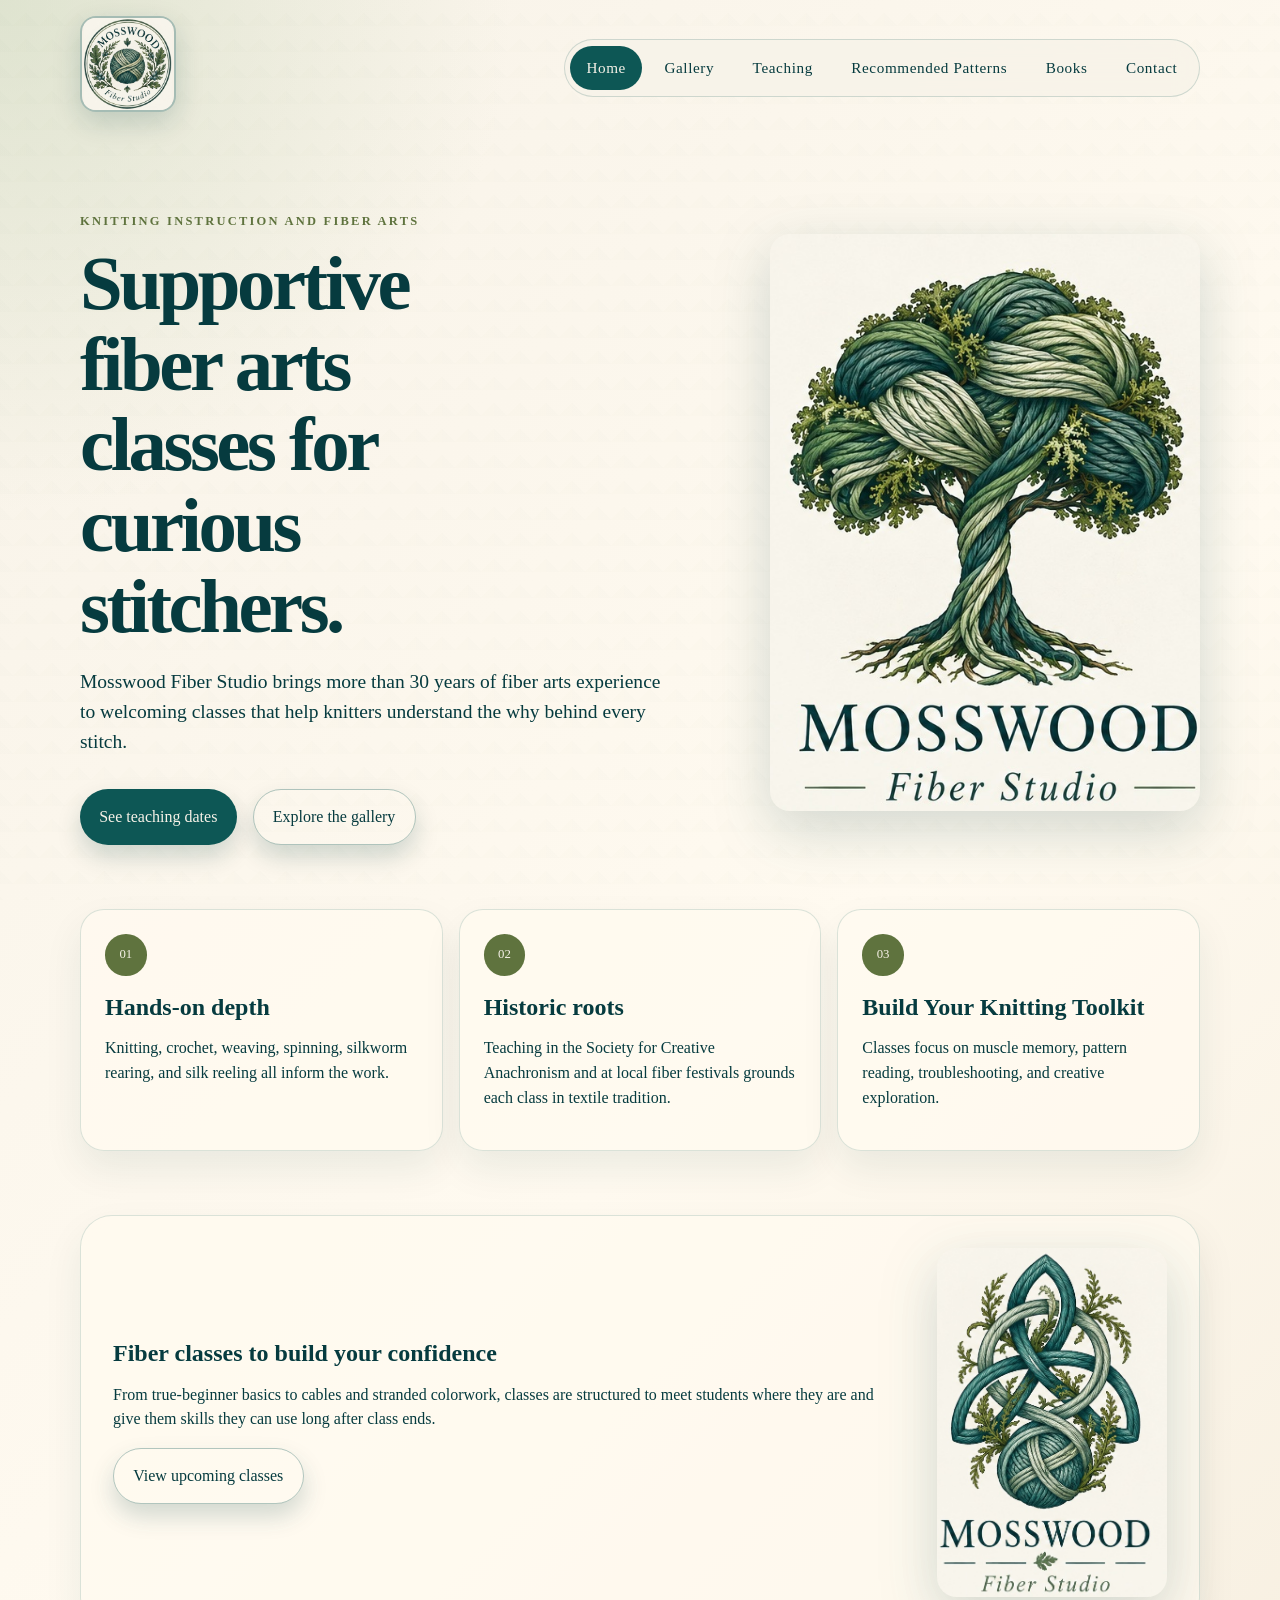
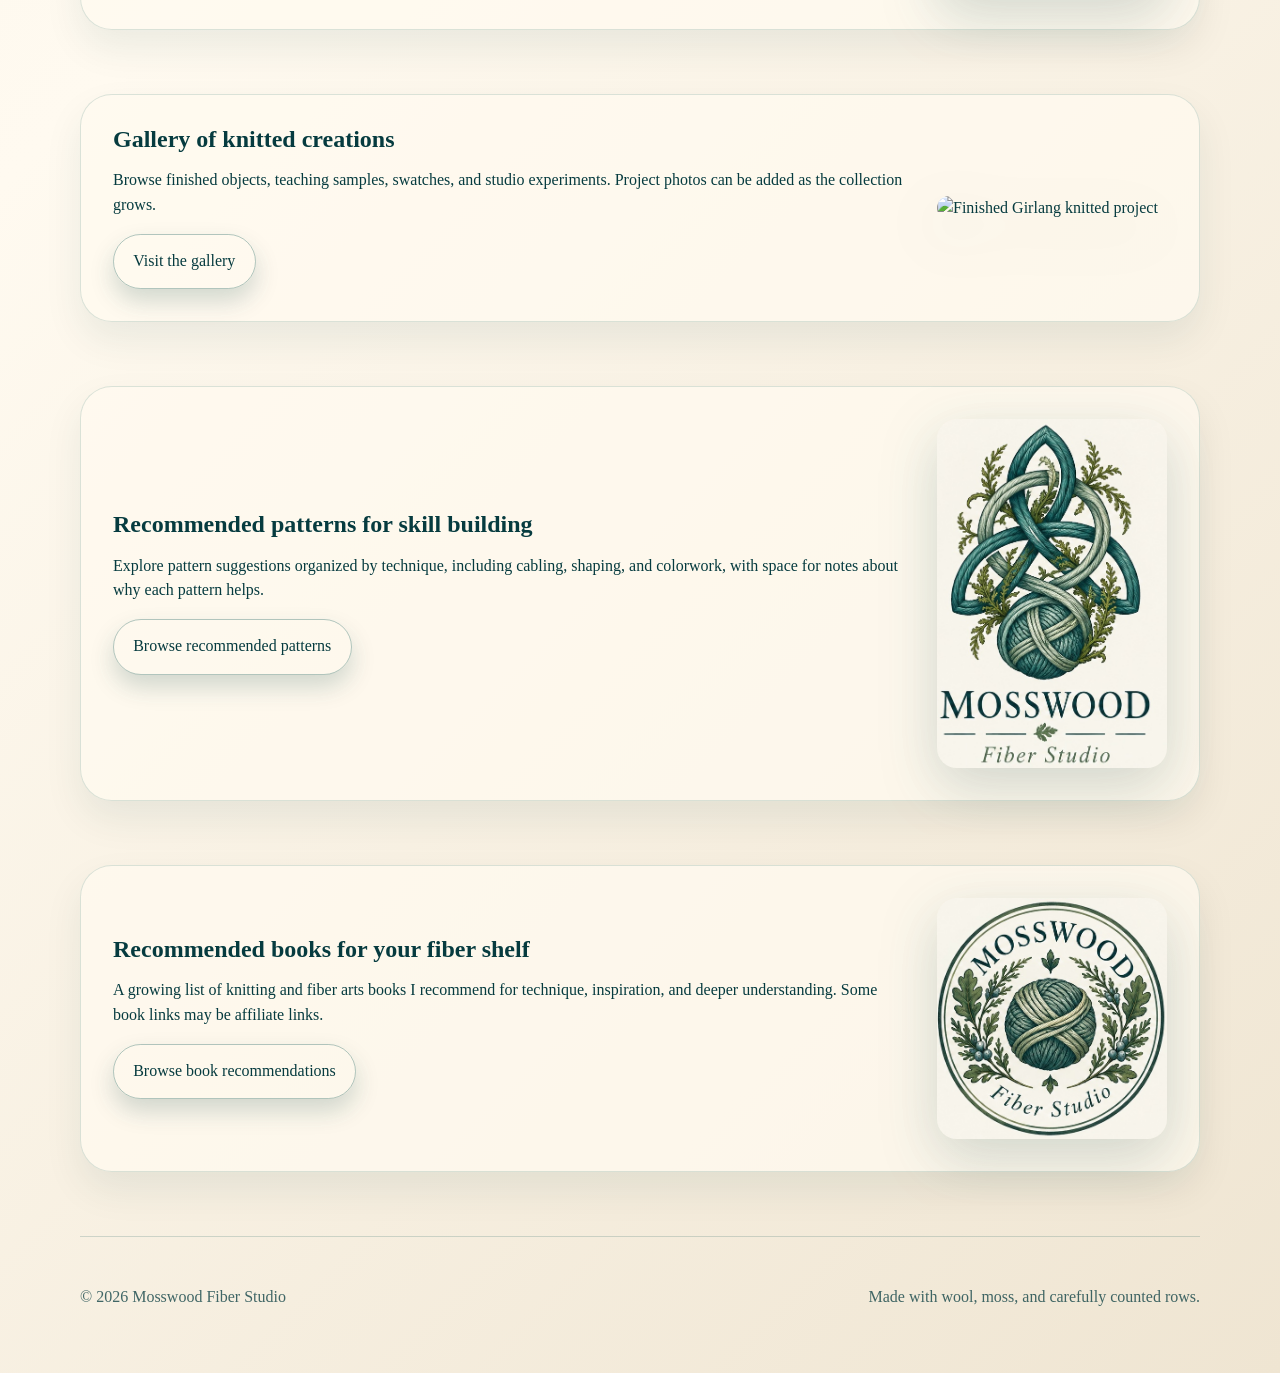
==== index.html @ 61875d59 "First draft" ====
<!doctype html>
<html lang="en">
  <head>
    <meta charset="utf-8">
    <meta name="viewport" content="width=device-width, initial-scale=1">
    <title>Mosswood Fiber Studio</title>
    <meta name="description" content="Mosswood Fiber Studio: knitting instruction and fiber arts rooted in 30 years of hands-on textile practice.">
    <link rel="stylesheet" href="assets/styles.css">
  </head>
  <body>
    <header class="site-header">
      <a class="brand" href="index.html" aria-label="Mosswood Fiber Studio home">
        <img src="assets/images/mosswood-round-logo.jpg" alt="Mosswood Fiber Studio round yarn logo">
      </a>
      <button class="nav-toggle" aria-label="Navigation" onclick="document.body.classList.toggle('nav-open')">Menu</button>
      <nav class="site-nav" aria-label="Main navigation">
        <a href="index.html" aria-current="page">Home</a>
        <a href="gallery.html">Gallery</a>
        <a href="teaching.html">Teaching</a>
        <a href="recommended-patterns.html">Recommended Patterns</a>
        <a href="books.html">Books</a>
        <a href="contact.html">Contact</a>
      </nav>
    </header>

    <main>
      <section class="hero">
        <div class="hero-copy">
          <p class="eyebrow">Knitting instruction and fiber arts</p>
          <h1>Supportive fiber arts classes for curious stitchers.</h1>
          <p>
            Mosswood Fiber Studio brings more than 30 years of fiber arts experience to
            welcoming classes that help knitters understand the why behind every stitch.
          </p>
          <div class="hero-actions">
            <a class="button" href="teaching.html">See teaching dates</a>
            <a class="button secondary" href="gallery.html">Explore the gallery</a>
          </div>
        </div>
        <div class="hero-art">
          <img src="assets/images/mosswood-tree-logo.jpg" alt="Yarn tree Mosswood logo">
        </div>
      </section>

      <section class="intro-grid" aria-label="Studio values">
        <article>
          <span class="stitch-mark">01</span>
          <h2>Hands-on depth</h2>
          <p>Knitting, crochet, weaving, spinning, silkworm rearing, and silk reeling all inform the work.</p>
        </article>
        <article>
          <span class="stitch-mark">02</span>
          <h2>Historic roots</h2>
          <p>Teaching in the Society for Creative Anachronism and at local fiber festivals grounds each class in textile tradition.</p>
        </article>
        <article>
          <span class="stitch-mark">03</span>
          <h2>Build Your Knitting Toolkit</h2>
          <p>Classes focus on muscle memory, pattern reading, troubleshooting, and creative exploration.</p>
        </article>
      </section>

      <section class="feature-band">
        <div>
          <h2>Fiber classes to build your confidence</h2>
          <p>
            From true-beginner basics to cables and stranded colorwork, classes are structured
            to meet students where they are and give them skills they can use long after class ends.
          </p>
          <a class="button secondary" href="teaching.html">View upcoming classes</a>
        </div>
        <img src="assets/images/mosswood-knot-logo.jpg" alt="Yarn knot Mosswood logo">
      </section>

      <section class="feature-band stacked-feature">
        <div>
          <h2>Gallery of knitted creations</h2>
          <p>
            Browse finished objects, teaching samples, swatches, and studio experiments.
            Project photos can be added as the collection grows.
          </p>
          <a class="button secondary" href="gallery.html">Visit the gallery</a>
        </div>
        <img src="assets/images/gallery/Girlang-finished.jpg" alt="Finished Girlang knitted project">
      </section>

      <section class="feature-band stacked-feature">
        <div>
          <h2>Recommended patterns for skill building</h2>
          <p>
            Explore pattern suggestions organized by technique, including cabling,
            shaping, and colorwork, with space for notes about why each pattern helps.
          </p>
          <a class="button secondary" href="recommended-patterns.html">Browse recommended patterns</a>
        </div>
        <img src="assets/images/mosswood-knot-logo.jpg" alt="Yarn knot Mosswood logo">
      </section>

      <section class="feature-band stacked-feature book-feature">
        <div>
          <h2>Recommended books for your fiber shelf</h2>
          <p>
            A growing list of knitting and fiber arts books I recommend for technique,
            inspiration, and deeper understanding. Some book links may be affiliate links.
          </p>
          <a class="button secondary" href="books.html">Browse book recommendations</a>
        </div>
        <img src="assets/images/mosswood-round-logo.jpg" alt="Mosswood Fiber Studio round logo">
      </section>
    </main>

    <footer class="site-footer">
      <p>&copy; <span id="year"></span> Mosswood Fiber Studio</p>
      <p>Made with wool, moss, and carefully counted rows.</p>
    </footer>
    <script>document.getElementById('year').textContent = new Date().getFullYear()</script>
  </body>
</html>
---- assets/styles.css ----
:root {
  --ink: #063b3f;
  --deep-teal: #0d5755;
  --moss: #5f733e;
  --lichen: #cad7bb;
  --sage: #879b72;
  --cream: #f7f2e8;
  --warm-wool: #efe5d2;
  --shadow: rgba(6, 59, 63, 0.18);
  --max-width: 1120px;
}

* { box-sizing: border-box; }

body {
  margin: 0;
  color: var(--ink);
  background:
    radial-gradient(circle at top left, rgba(202, 215, 187, 0.55), transparent 32rem),
    linear-gradient(135deg, var(--cream), #fffaf0 42%, var(--warm-wool));
  font-family: Georgia, "Times New Roman", serif;
  line-height: 1.55;
}

body::before {
  content: "";
  position: fixed;
  inset: 0;
  pointer-events: none;
  opacity: 0.22;
  background-image:
    linear-gradient(45deg, rgba(13, 87, 85, 0.05) 25%, transparent 25%),
    linear-gradient(-45deg, rgba(95, 115, 62, 0.05) 25%, transparent 25%);
  background-size: 26px 26px;
  z-index: -1;
}

a { color: var(--deep-teal); }

.site-header {
  width: min(var(--max-width), calc(100% - 2rem));
  margin: 0 auto;
  padding: 1rem 0;
  display: flex;
  align-items: center;
  justify-content: space-between;
  gap: 1rem;
}

.brand img {
  width: 96px;
  height: 96px;
  object-fit: contain;
  border-radius: 1rem;
  border: 2px solid rgba(13, 87, 85, 0.35);
  background: var(--cream);
  box-shadow: 0 10px 28px var(--shadow);
}

.site-nav {
  display: flex;
  gap: 0.4rem;
  padding: 0.35rem;
  border: 1px solid rgba(13, 87, 85, 0.18);
  border-radius: 999px;
  background: rgba(247, 242, 232, 0.78);
  backdrop-filter: blur(12px);
}

.site-nav a {
  text-decoration: none;
  color: var(--ink);
  padding: 0.65rem 1rem;
  border-radius: 999px;
  font-size: 0.95rem;
  letter-spacing: 0.04em;
}

.site-nav a:hover,
.site-nav a[aria-current="page"] {
  background: var(--deep-teal);
  color: var(--cream);
}

.nav-toggle { display: none; }

.hero,
.page-shell {
  width: min(var(--max-width), calc(100% - 2rem));
  margin: 0 auto;
}

.hero {
  min-height: 72vh;
  display: grid;
  grid-template-columns: 1fr minmax(280px, 430px);
  gap: 3rem;
  align-items: center;
  padding: 4rem 0;
}

.eyebrow {
  text-transform: uppercase;
  letter-spacing: 0.18em;
  font-size: 0.78rem;
  color: var(--moss);
  font-weight: 700;
}

h1,
h2 {
  line-height: 1.05;
  margin: 0;
}

h1 {
  font-size: clamp(2.6rem, 6vw, 5.25rem);
  max-width: 12ch;
  letter-spacing: -0.045em;
}

.hero-copy p:not(.eyebrow),
.page-hero p {
  font-size: 1.22rem;
  max-width: 60ch;
}

.hero-actions {
  display: flex;
  gap: 1rem;
  flex-wrap: wrap;
  margin-top: 2rem;
}

.button {
  display: inline-flex;
  align-items: center;
  justify-content: center;
  padding: 0.9rem 1.2rem;
  border-radius: 999px;
  color: var(--cream);
  background: var(--deep-teal);
  text-decoration: none;
  box-shadow: 0 12px 24px var(--shadow);
}

.button.secondary {
  color: var(--ink);
  background: transparent;
  border: 1px solid rgba(13, 87, 85, 0.32);
}

.hero-art {
  position: relative;
  display: grid;
  place-items: center;
}

.hero-art::before {
  content: "";
  position: absolute;
  width: 78%;
  aspect-ratio: 1;
  border-radius: 50%;
  background: radial-gradient(circle, rgba(202, 215, 187, 0.8), transparent 70%);
}

.hero-art img,
.feature-band img,
.teaching-hero img {
  position: relative;
  max-width: 100%;
  border-radius: 1.25rem;
  object-fit: contain;
  filter: drop-shadow(0 18px 28px var(--shadow));
}

.intro-grid {
  width: min(var(--max-width), calc(100% - 2rem));
  margin: 0 auto 4rem;
  display: grid;
  grid-template-columns: repeat(3, 1fr);
  gap: 1rem;
}

.intro-grid article,
.gallery-card,
.event-card,
.feature-band {
  background: rgba(255, 250, 240, 0.76);
  border: 1px solid rgba(13, 87, 85, 0.15);
  box-shadow: 0 18px 38px rgba(6, 59, 63, 0.08);
}

.stacked-feature {
  margin-top: -2rem;
}

.intro-grid article {
  padding: 1.5rem;
  border-radius: 1.5rem;
}

.stitch-mark {
  display: inline-grid;
  place-items: center;
  width: 2.6rem;
  height: 2.6rem;
  margin-bottom: 1.2rem;
  border-radius: 50%;
  color: var(--cream);
  background: var(--moss);
  font-size: 0.8rem;
}

.feature-band {
  width: min(var(--max-width), calc(100% - 2rem));
  margin: 0 auto 4rem;
  display: grid;
  grid-template-columns: 1fr 230px;
  gap: 2rem;
  align-items: center;
  padding: 2rem;
  border-radius: 2rem;
}

.page-hero {
  padding: 4rem 0 2rem;
}

.page-hero.compact h1 { max-width: 12ch; }

.teaching-hero {
  display: grid;
  grid-template-columns: 1fr 210px;
  gap: 2rem;
  align-items: center;
}

.gallery-grid {
  display: grid;
  grid-template-columns: repeat(3, 1fr);
  gap: 1rem;
  padding-bottom: 4rem;
}

.project-gallery {
  display: grid;
  grid-template-columns: minmax(0, 1fr) 280px;
  gap: 1.25rem;
  margin-bottom: 3rem;
  padding-bottom: 3rem;
  border-bottom: 1px solid rgba(13, 87, 85, 0.16);
}

.project-header {
  grid-column: 1 / -1;
}

.project-header h2 {
  font-size: clamp(2rem, 5vw, 4rem);
}

.project-images {
  display: grid;
  grid-template-columns: repeat(3, 1fr);
  gap: 0.85rem;
  align-items: start;
}

.project-photo {
  margin: 0;
  overflow: hidden;
  border-radius: 1rem;
  background: rgba(255, 250, 240, 0.76);
  border: 1px solid rgba(13, 87, 85, 0.15);
  box-shadow: 0 12px 26px rgba(6, 59, 63, 0.09);
}

.project-photo.featured {
  grid-column: span 2;
}

.project-photo img {
  width: 100%;
  height: 260px;
  object-fit: cover;
  display: block;
}

.project-photo.featured img {
  height: 420px;
}

.project-photo figcaption {
  padding: 0.65rem 0.8rem;
  color: var(--moss);
  font-style: italic;
}

.skills-note {
  align-self: start;
  padding: 1.25rem;
  border-radius: 1.25rem;
  background: rgba(202, 215, 187, 0.28);
  border: 1px solid rgba(13, 87, 85, 0.16);
}

.skills-note h3 {
  margin-top: 0;
}

.gallery-card,
.event-card {
  border-radius: 1.6rem;
  padding: 1rem;
}

.gallery-card h2,
.event-card h2 { margin-top: 1rem; }

.placeholder-swatch {
  min-height: 230px;
  border-radius: 1.1rem;
  border: 1px solid rgba(13, 87, 85, 0.12);
  background-color: var(--lichen);
}

.placeholder-swatch.cable {
  background:
    radial-gradient(ellipse at 20% 50%, rgba(13,87,85,.24), transparent 34%),
    repeating-linear-gradient(90deg, var(--deep-teal), var(--deep-teal) 12px, var(--sage) 12px, var(--sage) 22px, var(--cream) 22px, var(--cream) 31px);
}

.placeholder-swatch.rib {
  background: repeating-linear-gradient(90deg, var(--ink) 0 9px, var(--deep-teal) 9px 18px, var(--lichen) 18px 27px);
}

.placeholder-swatch.lace {
  background:
    radial-gradient(circle at 24px 24px, var(--cream) 0 6px, transparent 7px),
    radial-gradient(circle at 48px 48px, rgba(6,59,63,.22) 0 5px, transparent 6px),
    var(--sage);
  background-size: 72px 72px;
}

.placeholder-swatch.garter {
  background: repeating-linear-gradient(0deg, var(--warm-wool), var(--warm-wool) 8px, var(--lichen) 8px, var(--lichen) 15px);
}

.placeholder-swatch.colorwork {
  background:
    conic-gradient(from 45deg, var(--deep-teal) 0 25%, var(--moss) 0 50%, var(--cream) 0 75%, var(--sage) 0);
  background-size: 42px 42px;
}

.add-card img {
  width: 100%;
  max-height: 230px;
  object-fit: cover;
  border-radius: 1.1rem;
}

.events-list {
  display: grid;
  gap: 1rem;
  padding-bottom: 4rem;
}

.pattern-section {
  padding-bottom: 2.5rem;
}

.section-heading {
  max-width: 760px;
  margin-bottom: 1rem;
}

.section-heading h2 {
  font-size: clamp(2rem, 4vw, 3.25rem);
}

.pattern-list {
  display: grid;
  grid-template-columns: repeat(2, 1fr);
  gap: 1rem;
}

.pattern-card {
  display: grid;
  grid-template-columns: 150px 1fr;
  gap: 1rem;
  align-items: start;
  padding: 1.5rem;
  border-radius: 1.5rem;
  background: rgba(255, 250, 240, 0.76);
  border: 1px solid rgba(13, 87, 85, 0.15);
  box-shadow: 0 18px 38px rgba(6, 59, 63, 0.08);
}

.book-list {
  display: grid;
  gap: 1rem;
  padding-bottom: 4rem;
}

.book-card {
  display: grid;
  grid-template-columns: 130px 1fr;
  gap: 1rem;
  padding: 1.5rem;
  border-radius: 1.5rem;
  background: rgba(255, 250, 240, 0.76);
  border: 1px solid rgba(13, 87, 85, 0.15);
  box-shadow: 0 18px 38px rgba(6, 59, 63, 0.08);
}

.book-card h2 {
  margin-top: 0;
}

.book-cover-placeholder {
  min-height: 170px;
  display: grid;
  place-items: center;
  border-radius: 0.6rem;
  color: rgba(6, 59, 63, 0.62);
  background: linear-gradient(135deg, var(--deep-teal), var(--moss));
  border: 4px solid var(--warm-wool);
  box-shadow: inset 0 0 0 1px rgba(255,255,255,.35);
  color: var(--cream);
  font-style: italic;
}

.affiliate-note {
  padding: 1rem;
  border-left: 4px solid var(--moss);
  background: rgba(202, 215, 187, 0.32);
  font-size: 1rem !important;
}

.contact-layout {
  display: grid;
  grid-template-columns: minmax(280px, 0.9fr) 1.1fr;
  gap: 1.25rem;
  padding-bottom: 4rem;
}

.contact-form,
.bio-card {
  padding: 1.5rem;
  border-radius: 1.5rem;
  background: rgba(255, 250, 240, 0.78);
  border: 1px solid rgba(13, 87, 85, 0.15);
  box-shadow: 0 18px 38px rgba(6, 59, 63, 0.08);
}

.contact-form {
  display: grid;
  gap: 0.75rem;
}

.contact-card h2 {
  margin-top: 0;
}

.contact-email {
  padding: 1rem;
  border-radius: 1rem;
  background: rgba(202, 215, 187, 0.36);
  border: 1px solid rgba(13, 87, 85, 0.16);
  font-size: clamp(1.2rem, 3vw, 1.8rem);
  letter-spacing: 0.03em;
}

.contact-email span {
  color: var(--moss);
  font-style: italic;
}

.contact-form label {
  font-weight: 700;
  color: var(--ink);
}

.contact-form input,
.contact-form select,
.contact-form textarea {
  width: 100%;
  padding: 0.85rem 0.9rem;
  border: 1px solid rgba(13, 87, 85, 0.28);
  border-radius: 0.8rem;
  background: rgba(255,255,255,0.72);
  color: var(--ink);
  font: inherit;
}

.contact-form textarea {
  resize: vertical;
}

.ravelry-id {
  margin-top: 1.25rem;
  padding-top: 1rem;
  border-top: 1px solid rgba(13, 87, 85, 0.16);
}

.pattern-card h3 {
  margin: 0;
  font-size: 1.35rem;
}

.pattern-photo-placeholder {
  min-height: 150px;
  display: grid;
  place-items: center;
  border-radius: 1rem;
  color: rgba(6, 59, 63, 0.62);
  background:
    repeating-linear-gradient(45deg, rgba(13, 87, 85, 0.12) 0 10px, rgba(202, 215, 187, 0.5) 10px 20px),
    var(--warm-wool);
  border: 1px dashed rgba(13, 87, 85, 0.28);
  font-style: italic;
}

.teaching-note {
  margin: -2rem 0 4rem;
  padding: 2rem;
  border-radius: 1.5rem;
  background: rgba(202, 215, 187, 0.28);
  border: 1px solid rgba(13, 87, 85, 0.16);
}

.event-card {
  display: grid;
  grid-template-columns: 110px 1fr;
  gap: 1.25rem;
  align-items: start;
}

.event-date {
  min-height: 96px;
  display: grid;
  place-items: center;
  border-radius: 1rem;
  color: var(--cream);
  background: linear-gradient(135deg, var(--deep-teal), var(--moss));
  text-align: center;
}

.event-date span,
.event-date strong { display: block; }
.event-meta { color: var(--moss); font-style: italic; }

.site-footer {
  width: min(var(--max-width), calc(100% - 2rem));
  margin: 0 auto;
  padding: 2rem 0 3rem;
  display: flex;
  justify-content: space-between;
  gap: 1rem;
  color: rgba(6, 59, 63, 0.76);
  border-top: 1px solid rgba(13, 87, 85, 0.18);
}

code {
  padding: 0.1rem 0.3rem;
  border-radius: 0.3rem;
  background: rgba(202, 215, 187, 0.5);
}

@media (max-width: 820px) {
  .nav-toggle {
    display: inline-flex;
    border: 1px solid rgba(13,87,85,.24);
    border-radius: 999px;
    padding: .6rem .85rem;
    background: var(--cream);
    color: var(--ink);
  }

  .site-nav {
    position: absolute;
    top: 5.7rem;
    right: 1rem;
    flex-direction: column;
    min-width: 190px;
    transform: scale(0.96);
    opacity: 0;
    pointer-events: none;
    transition: 160ms ease;
    z-index: 2;
  }

  .nav-open .site-nav {
    transform: scale(1);
    opacity: 1;
    pointer-events: auto;
  }

  .hero,
  .feature-band,
  .teaching-hero,
  .intro-grid,
  .gallery-grid,
  .project-gallery,
  .project-images,
  .pattern-list,
  .pattern-card,
  .book-card,
  .contact-layout,
  .event-card {
    grid-template-columns: 1fr;
  }

  .hero { padding-top: 2rem; }
  h1 { font-size: clamp(2.8rem, 15vw, 4.8rem); }
  .site-footer { flex-direction: column; }
}
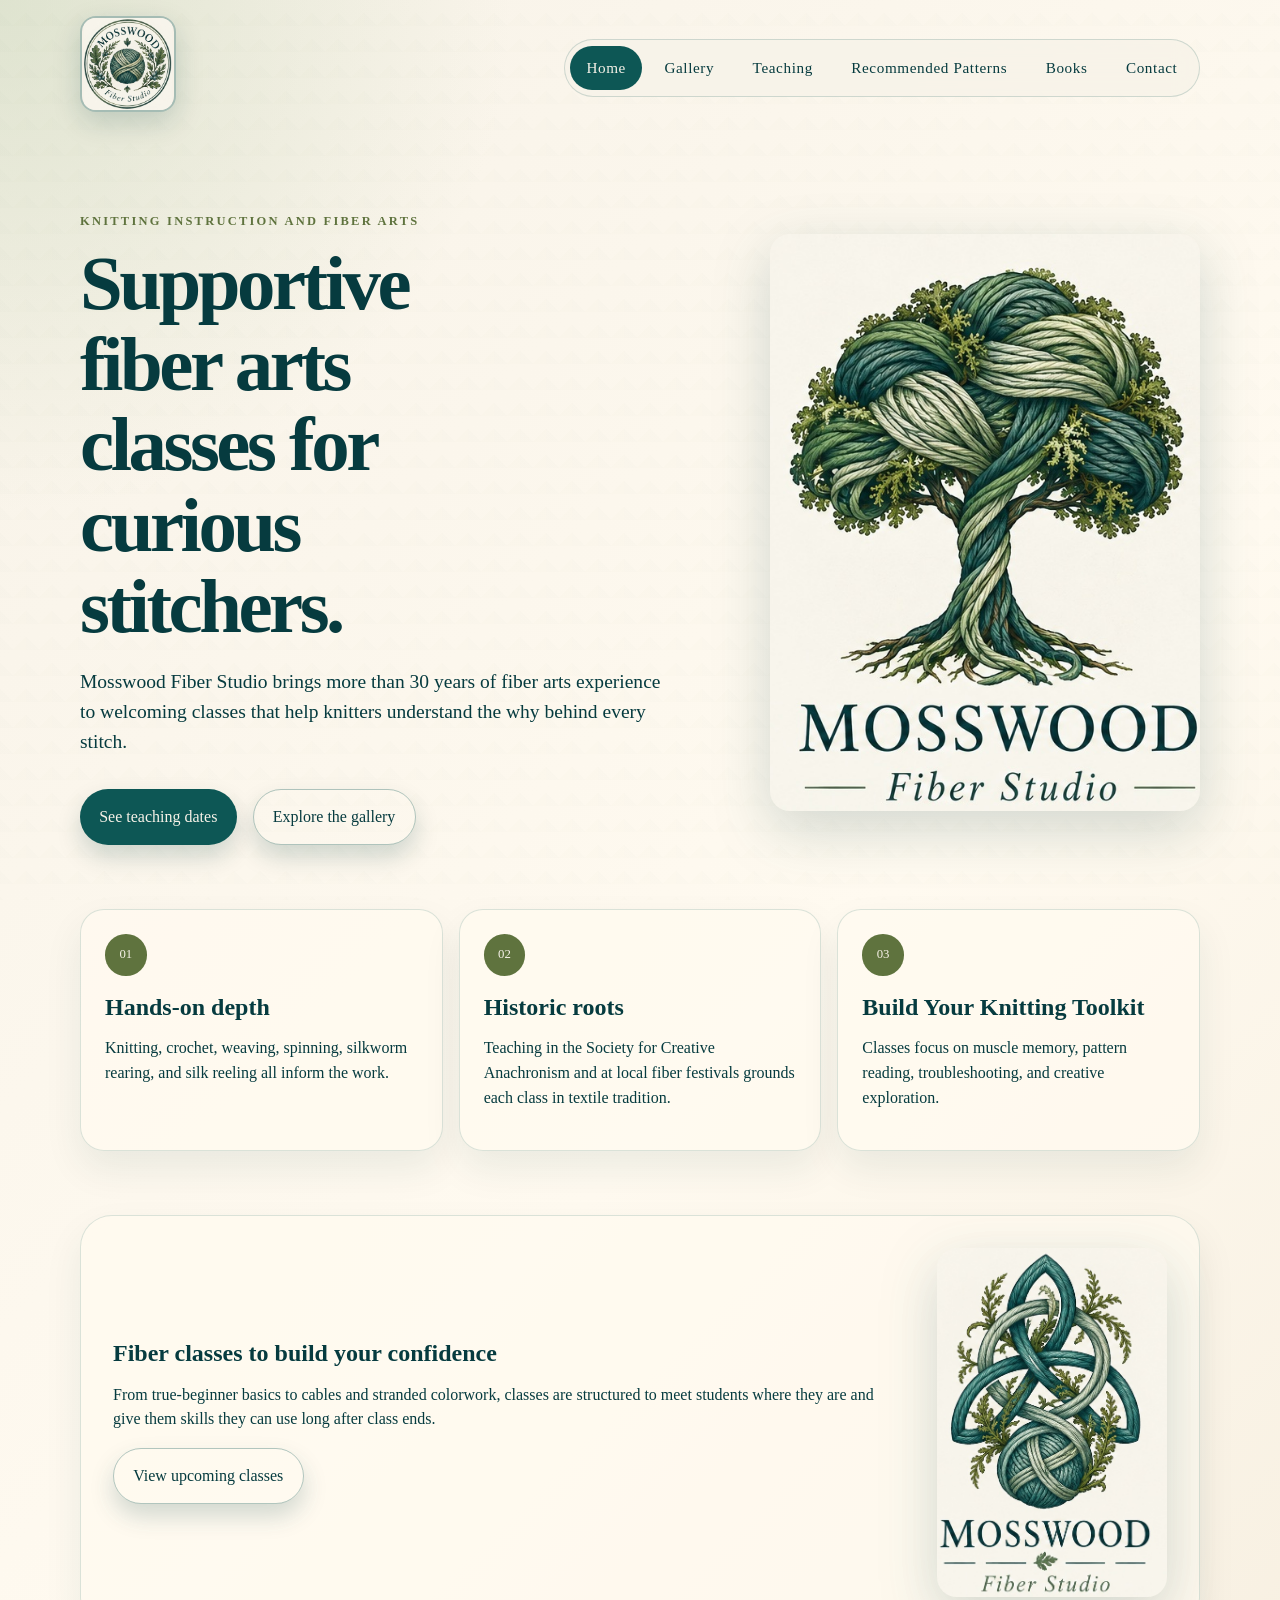
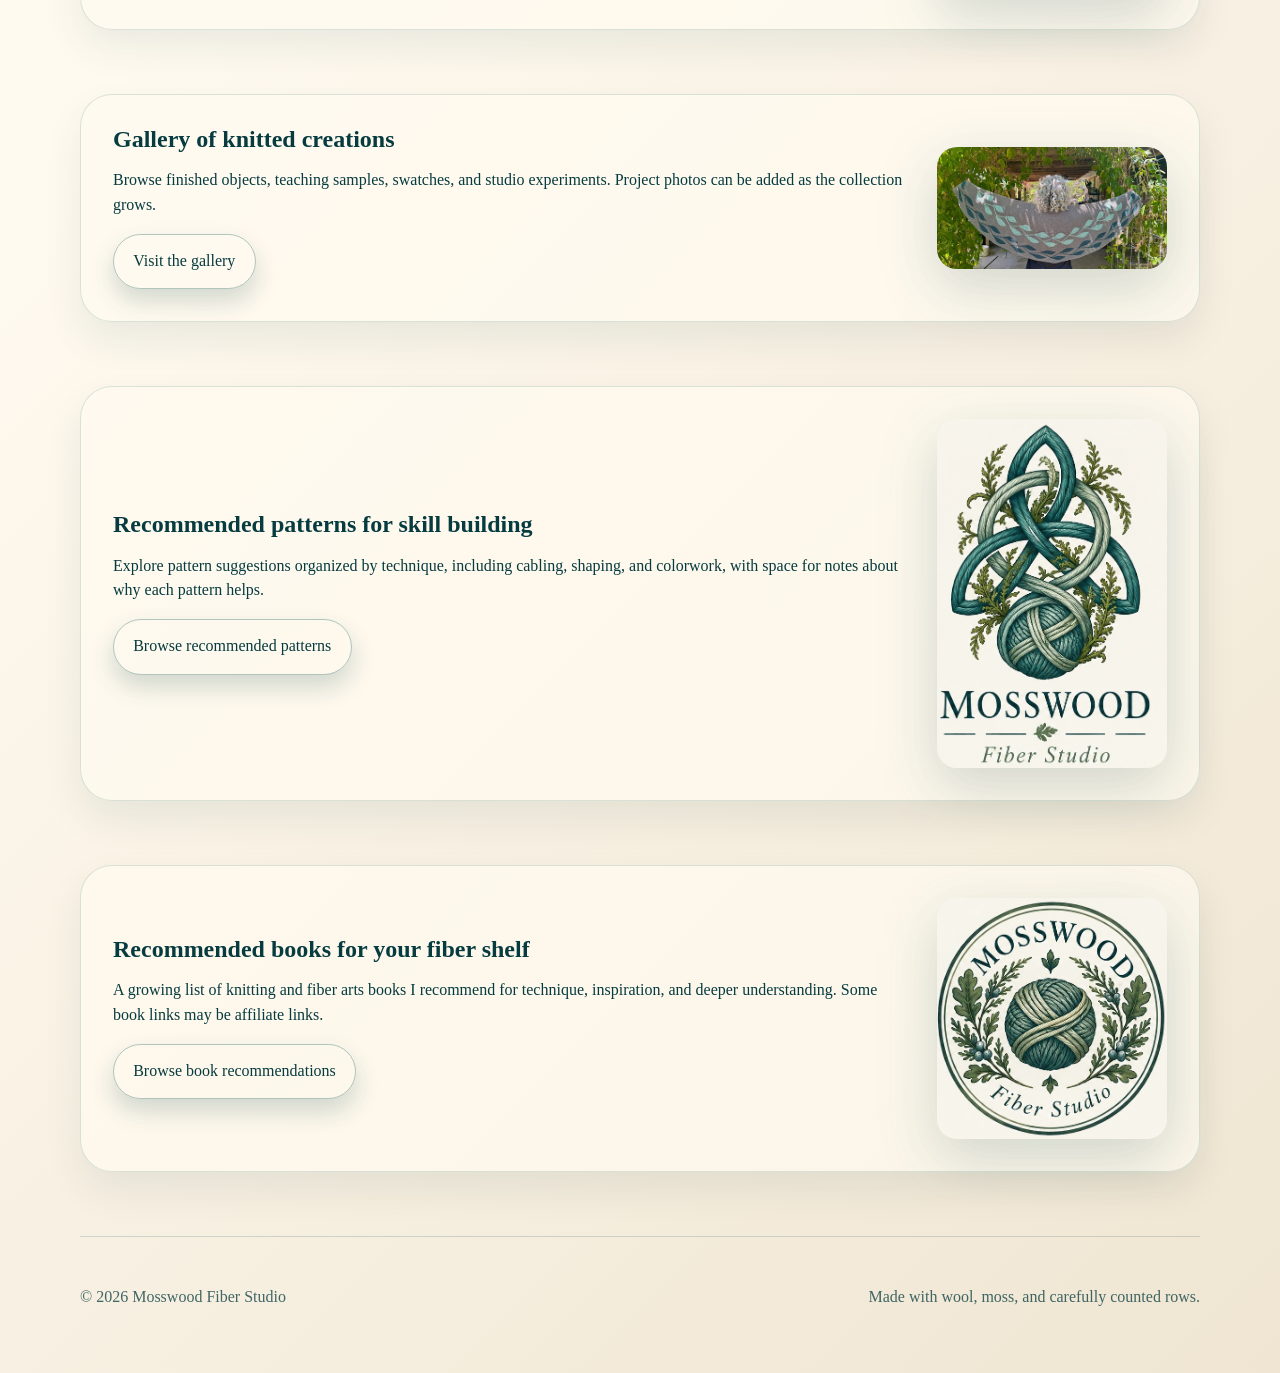
==== commit 7116cd26: "Fixes image pathnames" ====
--- a/index.html
+++ b/index.html
@@ -81,7 +81,7 @@
           </p>
           <a class="button secondary" href="gallery.html">Visit the gallery</a>
         </div>
-        <img src="assets/images/gallery/Girlang-finished.jpg" alt="Finished Girlang knitted project">
+        <img src="assets/images/Gallery/Girlang-finished.jpg" alt="Finished Girlang knitted project">
       </section>
 
       <section class="feature-band stacked-feature">
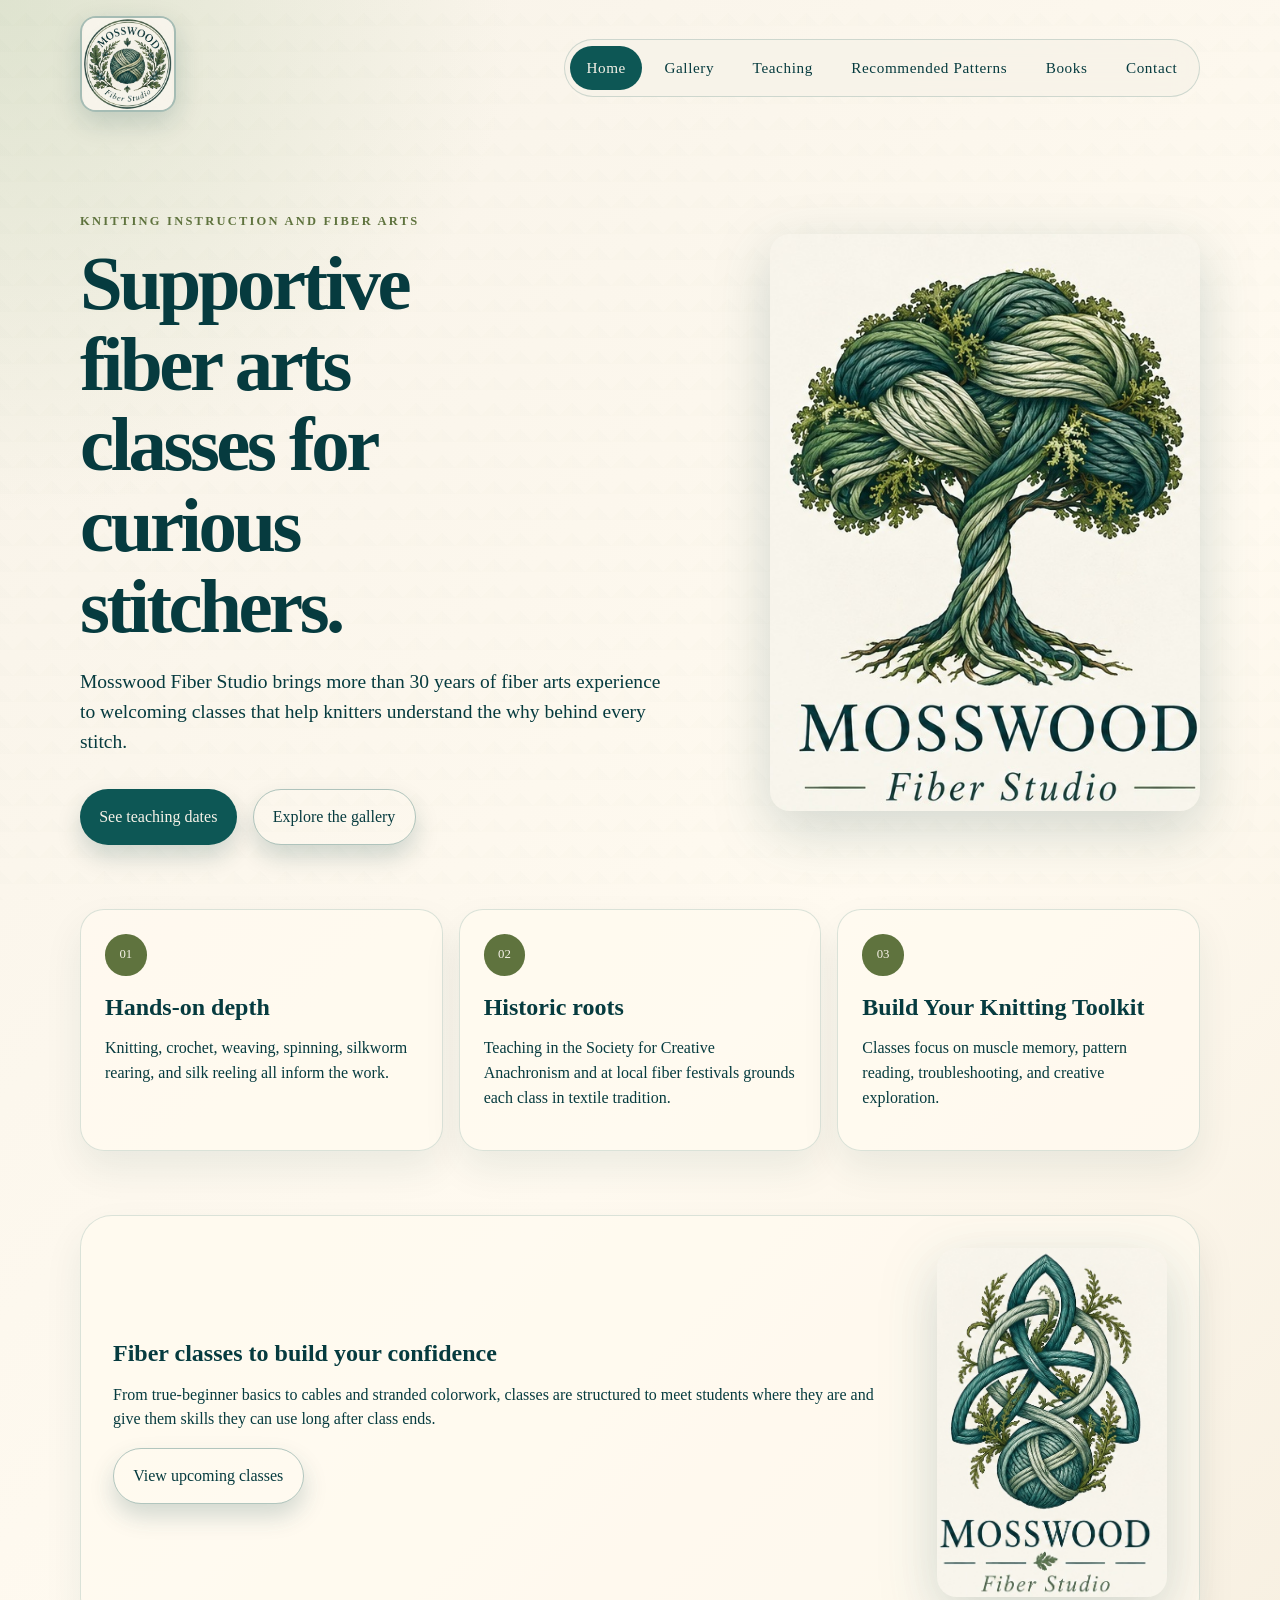
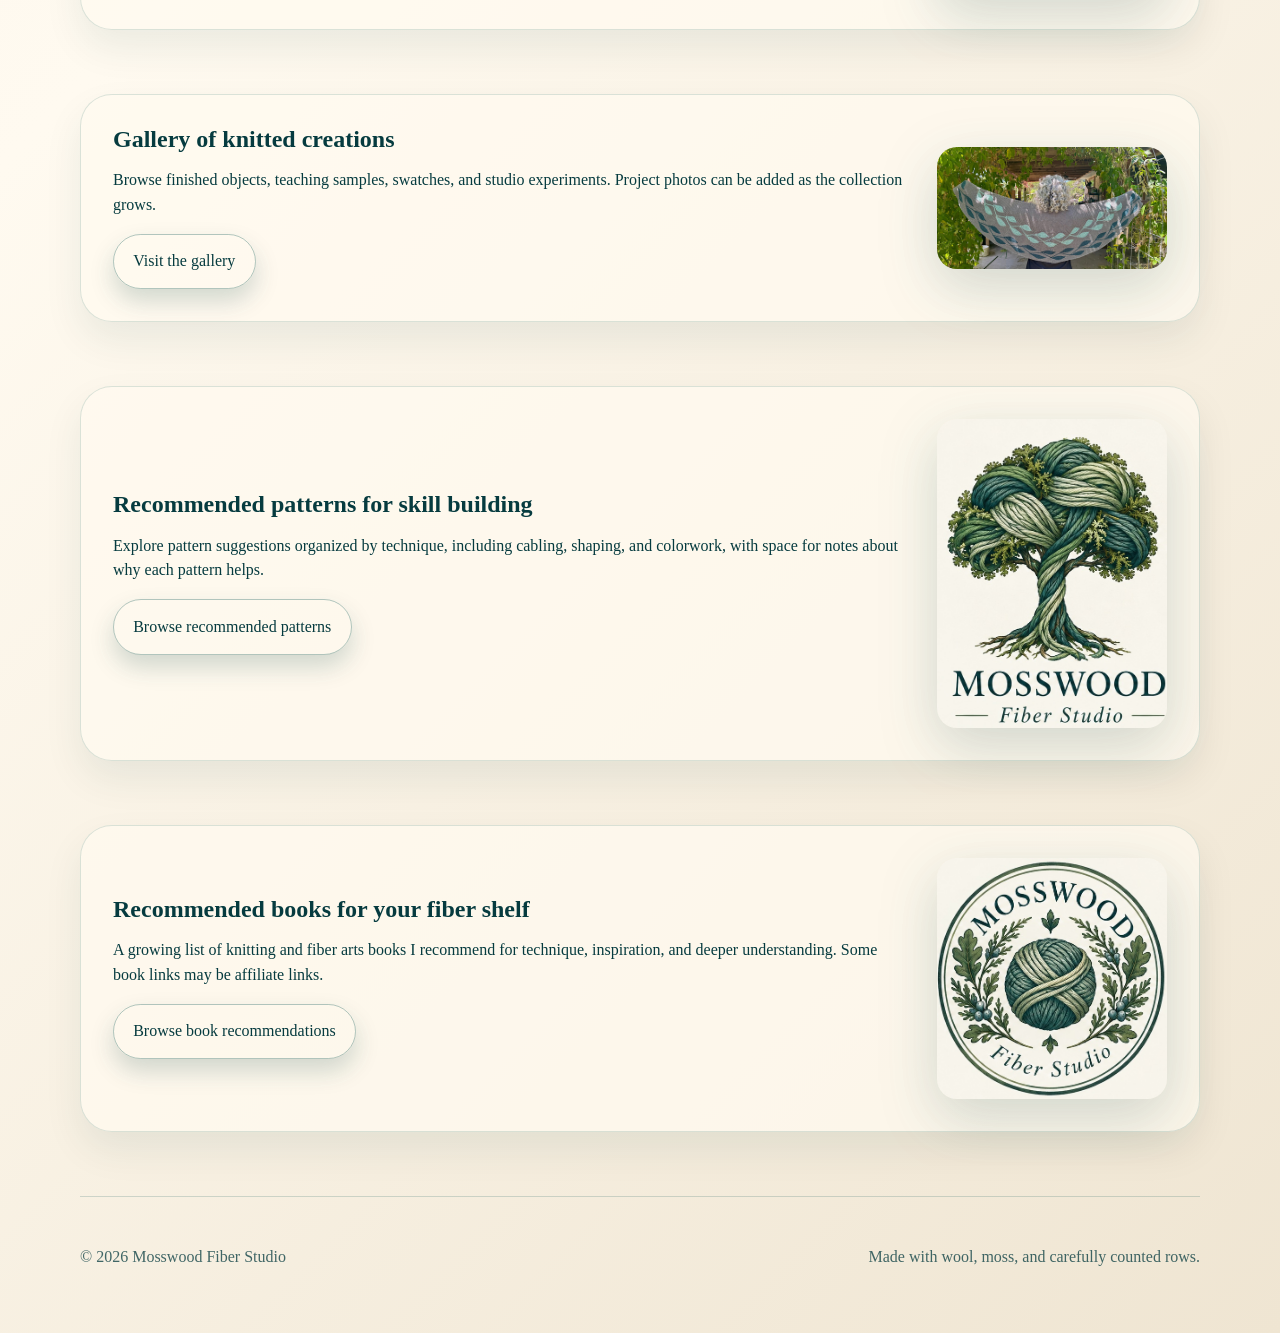
==== commit 9a2b28cb: "Fixes pattern image on index" ====
--- a/index.html
+++ b/index.html
@@ -93,7 +93,7 @@
           </p>
           <a class="button secondary" href="recommended-patterns.html">Browse recommended patterns</a>
         </div>
-        <img src="assets/images/mosswood-knot-logo.jpg" alt="Yarn knot Mosswood logo">
+        <img src="assets/images/mosswood-tree-logo.jpg" alt="Yarn tree Mosswood logo">
       </section>
 
       <section class="feature-band stacked-feature book-feature">
